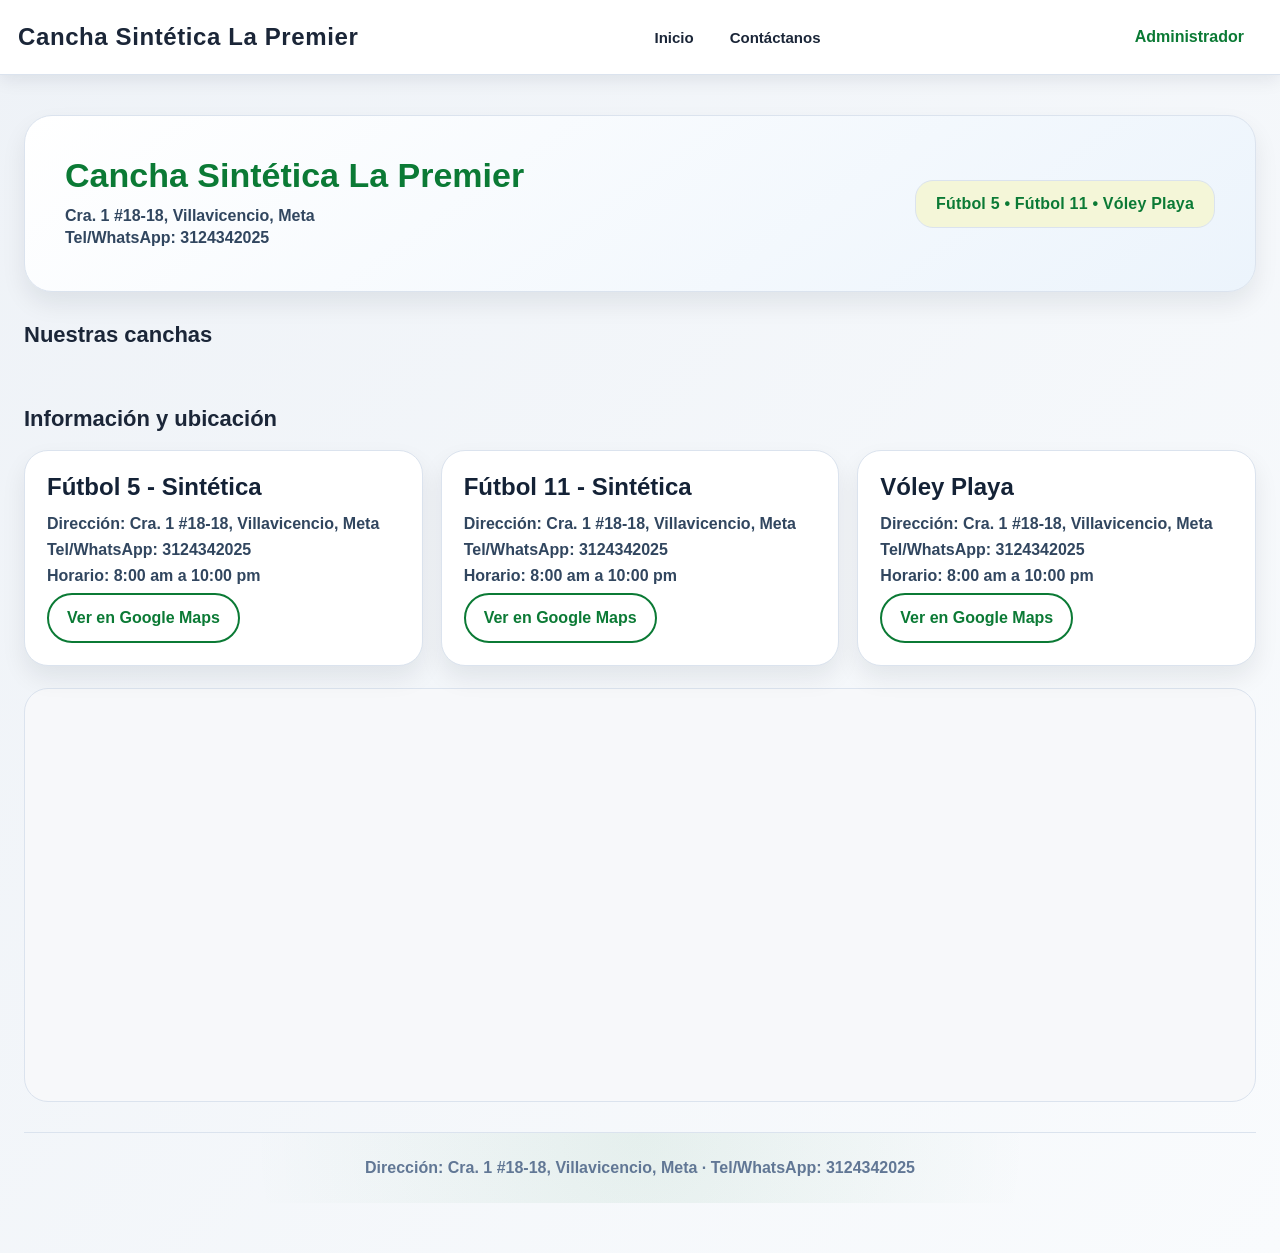
==== canchas_web/index.html @ 92c07db5 "Subir proyecto canchas La Premier" ====
<!DOCTYPE html>
<html lang="es">
<head>
  <meta charset="UTF-8" />
  <meta name="viewport" content="width=device-width, initial-scale=1.0" />
  <title>Cancha Sintética La Premier</title>
  <link rel="stylesheet" href="../css/styles.css" />
</head>
<body>
  <header class="navbar">
    <div class="navbar-contenido">
      <div class="logo">Cancha Sintética La Premier</div>

      <nav class="menu" id="menuDesktop">
        <a href="#inicio">Inicio</a>
        <a href="#contacto">Contáctanos</a>
      </nav>

      <button id="btnHamburger" class="hamburger" type="button" aria-label="Abrir menú">☰</button>
      <div class="menu-movil oculto" id="menuMovil">
        <a href="#inicio">Inicio</a>
        <a href="#contacto">Contáctanos</a>
        <a href="login.html">Administrador</a>
      </div>

      <div class="acciones-usuario">
        <a id="linkLogin" class="btn-nav-secundario" href="login.html">Administrador</a>
      </div>
    </div>
  </header>

  <main class="contenedor" id="inicio">
    <section class="hero">
      <div class="hero-texto">
        <h1>Cancha Sintética La Premier</h1>
        <p>Cra. 1 #18-18, Villavicencio, Meta</p>
        <p>Tel/WhatsApp: 3124342025</p>
      </div>

      <div class="hero-etiqueta">
        Fútbol 5 • Fútbol 11 • Vóley Playa
      </div>
    </section>

    <section>
      <h2 class="seccion-titulo">Nuestras canchas</h2>

      <div class="grid-canchas" id="canchasGrid">
      </div>
    </section>

    <section class="ubicacion-seccion" id="contacto">
      <h2 class="seccion-titulo">Información y ubicación</h2>

      <div class="ubicacion-grid">
        <article class="ubicacion-card">
          <h3>Fútbol 5 - Sintética</h3>
          <p><strong>Dirección:</strong> Cra. 1 #18-18, Villavicencio, Meta</p>
          <p><strong>Tel/WhatsApp:</strong> 3124342025</p>
          <p><strong>Horario:</strong> 8:00 am a 10:00 pm</p>
          <a
            class="boton-mapa"
            href="https://www.google.com/maps/search/?api=1&query=Cra.+1+%2318-18,+Villavicencio,+Meta"
            target="_blank"
          >
            Ver en Google Maps
          </a>
        </article>

        <article class="ubicacion-card">
          <h3>Fútbol 11 - Sintética</h3>
          <p><strong>Dirección:</strong> Cra. 1 #18-18, Villavicencio, Meta</p>
          <p><strong>Tel/WhatsApp:</strong> 3124342025</p>
          <p><strong>Horario:</strong> 8:00 am a 10:00 pm</p>
          <a
            class="boton-mapa"
            href="https://www.google.com/maps/search/?api=1&query=Cra.+1+%2318-18,+Villavicencio,+Meta"
            target="_blank"
          >
            Ver en Google Maps
          </a>
        </article>

        <article class="ubicacion-card">
          <h3>Vóley Playa</h3>
          <p><strong>Dirección:</strong> Cra. 1 #18-18, Villavicencio, Meta</p>
          <p><strong>Tel/WhatsApp:</strong> 3124342025</p>
          <p><strong>Horario:</strong> 8:00 am a 10:00 pm</p>
          <a
            class="boton-mapa"
            href="https://www.google.com/maps/search/?api=1&query=Cra.+1+%2318-18,+Villavicencio,+Meta"
            target="_blank"
          >
            Ver en Google Maps
          </a>
        </article>
      </div>

      <div class="mapa-contenedor">
        <iframe
          src="https://maps.google.com/maps?q=Cra.%201%20%2318-18,%20Villavicencio,%20Meta&t=&z=16&ie=UTF8&iwloc=&output=embed"
          width="100%"
          height="380"
          style="border:0;"
          allowfullscreen=""
          loading="lazy"
          referrerpolicy="no-referrer-when-downgrade">
        </iframe>
      </div>
    </section>

    <footer class="footer">
      Dirección: Cra. 1 #18-18, Villavicencio, Meta · Tel/WhatsApp: 3124342025
    </footer>
  </main>

  <div id="overlayReserva" class="overlay-reserva oculto">
    <div class="modal-reservas">
      <div class="modal-header">
        <h1>Reservar / Panel</h1>
        <button class="btn-cerrar" onclick="cerrarModalReserva()">✕</button>
      </div>

      <div class="modal-body">
        <div class="reserva-grid">
          <div class="reserva-columna">
            <h2>Elige un horario.</h2>

            <label for="canchaReserva">Cancha</label>
            <select id="canchaReserva">
              <option value="Fútbol 5 - Sintética">Fútbol 5 - Sintética</option>
              <option value="Fútbol 11 - Sintética">Fútbol 11 - Sintética</option>
              <option value="Vóley Playa">Vóley Playa</option>
            </select>

            <label for="fechaReserva">Fecha</label>
            <input type="date" id="fechaReserva" />

            <label for="duracionReserva">Duración</label>
            <select id="duracionReserva">
              <option value="1">1 hora</option>
              <option value="2">2 horas</option>
              <option value="3">3 horas</option>
              <option value="otro">Más de 3 horas...</option>
            </select>

            <div id="campoDuracionExtra" class="campo oculto">
              <label for="otraDuracion">Especifica cuántas horas</label>
              <input type="number" id="otraDuracion" min="4" value="4" />
            </div>

            <label for="reservaNombre">Nombre</label>
            <input type="text" id="reservaNombre" placeholder="Tu nombre" />

            <label for="reservaEmail">Correo electrónico</label>
            <input type="email" id="reservaEmail" placeholder="correo@ejemplo.com" />

            <label for="reservaCelular">Celular</label>
            <input type="tel" id="reservaCelular" placeholder="3121234567" />

            <button
              id="btnConsultarHorarios"
              type="button"
              class="btn-amarillo"
              onclick="mostrarHorariosDisponibles()"
            >
              Consultar horarios
            </button>

            <p id="textoAyudaReserva" class="texto-ayuda">
              Selecciona fecha y consulta.
            </p>

            <div id="contenedorHorarios"></div>
            <div id="mensajeReserva"></div>
          </div>

          <div class="panel-columna oculto" id="panelReservasColumna">
            <h2>Panel</h2>
            <div class="panel-titulo">Mis reservas</div>
            <div id="panelReservas">
              <p><strong>Tus reservas.</strong></p>
              <p>Aún no tienes reservas.</p>
            </div>
          </div>
        </div>
      </div>
    </div>
  </div>

  <script src="./config.js"></script>
  <script src="../js/app.js"></script>
</body>
</html>
---- css/styles.css ----
* {
  box-sizing: border-box;
}

:root {
  --bg: #f6f8fb;
  --surface: #ffffff;
  --surface-2: #f1f5f9;
  --text: #1b2638;
  --muted: #617795;
  --primary: #0b7a35;
  --primary-soft: #daf3de;
  --accent: #f4b400;
  --danger: #d93025;
  --border: #dbe3ee;
  --radius: 20px;
  --shadow: 0 12px 25px rgba(14, 25, 44, 0.08);
}

html {
  scroll-behavior: smooth;
}

body {
  margin: 0;
  font-family: 'Inter', 'Segoe UI', Roboto, Arial, sans-serif;
  background: linear-gradient(130deg, #eef2f7 0%, #f9fbfd 100%);
  color: var(--text);
}

a {
  text-decoration: none;
  color: inherit;
}

.oculto {
  display: none !important;
}

/* NAVBAR */
.navbar {
  background: rgba(255, 255, 255, 0.96);
  border-bottom: 1px solid var(--border);
  position: sticky;
  top: 0;
  z-index: 1000;
  backdrop-filter: blur(7px);
  box-shadow: 0 4px 18px rgba(14, 25, 44, 0.09);
}

.navbar-contenido {
  max-width: 1300px;
  margin: 0 auto;
  padding: 14px 18px;
  display: flex;
  justify-content: space-between;
  align-items: center;
  gap: 16px;
  flex-wrap: wrap;
}

.logo {
  font-size: 24px;
  font-weight: 900;
  color: var(--text);
  letter-spacing: 0.6px;
}

.menu {
  display: flex;
  gap: 20px;
  align-items: center;
  flex-wrap: wrap;
}

.menu a {
  color: var(--text);
  font-weight: 700;
  font-size: 15px;
  padding: 6px 8px;
  border-radius: 12px;
  transition: all 180ms ease-in-out;
}

.menu a:hover {
  background: var(--primary-soft);
  color: var(--primary);
}

.hamburger {
  display: none;
  width: 39px;
  height: 39px;
  border: none;
  border-radius: 10px;
  background: var(--surface);
  font-size: 22px;
  cursor: pointer;
  box-shadow: 0 3px 10px rgba(0, 0, 0, 0.13);
}

.menu-movil {
  position: absolute;
  top: 72px;
  right: 16px;
  width: 220px;
  background: var(--surface);
  border: 1px solid var(--border);
  border-radius: 12px;
  box-shadow: 0 16px 32px rgba(0, 0, 0, 0.17);
  display: flex;
  flex-direction: column;
  gap: 8px;
  padding: 10px;
  z-index: 1100;
}

.menu-movil a {
  color: var(--text);
  padding: 8px 10px;
  border-radius: 10px;
  font-weight: 700;
}

.menu-movil a:hover {
  background: var(--primary-soft);
  color: var(--primary);
}

.acciones-usuario {
  display: flex;
  align-items: center;
  gap: 12px;
  flex-wrap: wrap;
}

.btn-nav-primario,
.btn-nav-secundario {
  border-radius: 999px;
  padding: 10px 16px;
  font-weight: 800;
  font-size: 14px;
  display: inline-flex;
  align-items: center;
  justify-content: center;
  transition: transform 180ms ease, box-shadow 180ms ease;
}

.btn-nav-primario {
  background: var(--accent);
  color: white;
}

.btn-nav-primario:hover {
  transform: translateY(-2px);
  box-shadow: 0 12px 20px rgba(244, 180, 0, 0.2);
}

.btn-nav-secundario {
  background: white;
  color: var(--primary);
  border: 1px solid var(--primary);
}

.btn-nav-secundario:hover {
  transform: translateY(-2px);
  box-shadow: 0 8px 16px rgba(11, 122, 53, 0.2);
}

.btn-nav-cerrar {
  border: none;
  background: #d93025;
  color: white;
  border-radius: 14px;
  padding: 12px 18px;
  font-weight: 800;
  font-size: 15px;
  cursor: pointer;
}

.perfil-demo {
  display: flex;
  align-items: center;
  gap: 12px;
  background: #f7f8fa;
  border: 1px solid #dbe3ee;
  border-radius: 16px;
  padding: 10px 18px;
  font-weight: 700;
}

.avatar {
  width: 28px;
  height: 28px;
  border-radius: 8px;
  background: #d9efe0;
  color: #0b7a35;
  display: flex;
  align-items: center;
  justify-content: center;
  font-weight: 800;
}

/* INDEX */
.contenedor {
  max-width: 1300px;
  margin: 0 auto;
  padding: 20px 24px 50px;
}

h2,
h3,
h4 {
  color: var(--text);
}

.hero {
  background: linear-gradient(145deg, #ffffff 0%, #ecf4fc 100%);
  border: 1px solid var(--border);
  border-radius: 28px;
  padding: 40px;
  margin-top: 20px;
  margin-bottom: 30px;
  display: flex;
  justify-content: space-between;
  align-items: center;
  gap: 20px;
  flex-wrap: wrap;
  box-shadow: var(--shadow);
}

.hero h1 {
  margin: 0 0 12px 0;
  font-size: 34px;
  font-weight: 900;
  color: var(--primary);
}

.hero p {
  margin: 4px 0;
  font-size: 16px;
  font-weight: 700;
  color: var(--muted);
}

.hero-etiqueta {
  background: var(--primary-soft);
  color: var(--primary);
  border: 1px solid rgba(11, 122, 53, 0.16);
  border-radius: 18px;
  padding: 16px 22px;
  font-weight: 800;
  font-size: 17px;
  text-align: center;
  letter-spacing: 0.2px;
}

.hero p {
  margin: 4px 0;
  font-size: 16px;
  font-weight: 700;
  color: #31465f;
}

.hero-etiqueta {
  background: #f4f6d8;
  color: #0b7a35;
  border: 1px solid #dbe3ee;
  border-radius: 18px;
  padding: 14px 20px;
  font-weight: 800;
  font-size: 16px;
  text-align: center;
}

.seccion-titulo {
  font-size: 22px;
  font-weight: 800;
  margin: 22px 0 18px 0;
}

.grid-canchas {
  display: grid;
  grid-template-columns: 1fr;
  gap: 18px;
}

.cancha-card {
  background: var(--surface);
  border: 1px solid var(--border);
  border-radius: 26px;
  padding: 18px;
  display: grid;
  grid-template-columns: 340px 1fr;
  gap: 18px;
  align-items: stretch;
  box-shadow: var(--shadow);
  transition: transform 180ms ease, box-shadow 180ms ease;
}

.cancha-card:hover {
  transform: translateY(-3px);
  box-shadow: 0 18px 30px rgba(11, 122, 53, 0.15);
}

.cancha-imagen {
  background: linear-gradient(135deg, #e6ecf4, #d0dcf0);
  border-radius: 22px;
  min-height: 220px;
  width: 100%;
  display: flex;
  align-items: center;
  justify-content: center;
  color: #344a66;
  font-weight: 800;
  text-align: center;
  padding: 20px;
}

.cancha-info {
  display: flex;
  flex-direction: column;
  justify-content: space-between;
  gap: 12px;
}

.cancha-info h3 {
  margin: 0;
  font-size: 28px;
  font-weight: 900;
  color: #112f27;
}

.cancha-meta {
  display: grid;
  grid-template-columns: 1fr 220px;
  gap: 16px;
  align-items: end;
}

.cancha-texto p {
  margin: 7px 0;
  font-size: 16px;
  color: #1b2c44;
  font-weight: 700;
}

.precios p {
  margin: 8px 0;
  font-size: 18px;
  font-weight: 800;
  color: #142236;
  text-align: center;
}

.cancha-meta {
  display: grid;
  grid-template-columns: 1fr 220px;
  gap: 16px;
  align-items: center;
}

.botones-cancha {
  display: flex;
  flex-direction: column;
  gap: 12px;
  align-items: stretch;
  width: 250px;
  margin-left: auto;
}

.boton-amarillo,
.boton-verde,
.boton-mapa,
.btn-amarillo,
.btn-horario,
.btn-cancelar,
.btn-form,
.btn-nav-primario,
.btn-nav-secundario {
  border: none;
  border-radius: 999px;
  padding: 14px 18px;
  font-size: 16px;
  font-weight: 800;
  cursor: pointer;
  text-align: center;
  display: inline-block;
  transition: transform 180ms ease, box-shadow 180ms ease, filter 180ms ease;
}

.boton-amarillo,
.btn-amarillo {
  background: var(--accent);
  color: white;
  box-shadow: 0 8px 20px rgba(244, 180, 0, 0.28);
}

.boton-verde,
.boton-mapa {
  background: var(--surface);
  color: var(--primary);
  border: 2px solid var(--primary);
}

.boton-amarillo:hover,
.btn-amarillo:hover,
.boton-verde:hover,
.boton-mapa:hover,
.btn-horario:hover,
.btn-cancelar:hover,
.btn-nav-primario:hover,
.btn-nav-secundario:hover,
.btn-form:hover {
  transform: translateY(-1px);
  filter: brightness(1.03);
}

.ubicacion-seccion {
  margin-top: 40px;
}

.ubicacion-grid {
  display: grid;
  grid-template-columns: repeat(auto-fit, minmax(280px, 1fr));
  gap: 18px;
  margin-top: 18px;
  margin-bottom: 22px;
}

.ubicacion-card {
  background: var(--surface);
  border: 1px solid var(--border);
  border-radius: 24px;
  padding: 22px;
  box-shadow: var(--shadow);
  transition: transform 180ms ease, box-shadow 180ms ease;
}

.ubicacion-card:hover {
  transform: translateY(-2px);
  box-shadow: 0 16px 30px rgba(14, 25, 44, 0.09);
}

.ubicacion-card h3 {
  margin-top: 0;
  margin-bottom: 14px;
  font-size: 24px;
  font-weight: 800;
  color: #142236;
}

.ubicacion-card p {
  margin: 8px 0;
  font-size: 16px;
  color: #31465f;
  font-weight: 700;
}

.mapa-contenedor {
  background: #f7f8fa;
  border: 1px solid #dbe3ee;
  border-radius: 24px;
  padding: 14px;
  overflow: hidden;
}

.footer {
  margin-top: 30px;
  padding: 26px;
  text-align: center;
  color: var(--muted);
  font-weight: 700;
  border-top: 1px solid var(--border);
  background: radial-gradient(circle at top, rgba(11,122,53,0.07) 0%, transparent 63%);
}

/* MODAL RESERVA */
.overlay-reserva {
  position: fixed;
  inset: 0;
  background: rgba(0, 0, 0, 0.45);
  display: flex;
  align-items: center;
  justify-content: center;
  padding: 20px;
  z-index: 9999;
}

.modal-reservas {
  width: 100%;
  max-width: 1200px;
  max-height: 92vh;
  overflow-y: auto;
  background: #f9fafb;
  border-radius: 24px;
  border: 1px solid #dbe3ee;
  box-shadow: 0 20px 40px rgba(0, 0, 0, 0.15);
}

.modal-header {
  display: flex;
  justify-content: space-between;
  align-items: center;
  padding: 18px 22px;
  background: #f3f4f6;
  border-bottom: 1px solid #dbe3ee;
}

.modal-header h1 {
  margin: 0;
  font-size: 20px;
  color: #0b7a35;
  font-weight: 800;
}

.btn-cerrar {
  width: 44px;
  height: 44px;
  border-radius: 14px;
  border: 1px solid #d1d9e6;
  background: white;
  font-size: 22px;
  cursor: pointer;
}

.modal-body {
  padding: 20px;
}

.reserva-grid {
  display: grid;
  grid-template-columns: 1fr;
  gap: 18px;
}

.reserva-columna,
.panel-columna {
  background: #f9fafb;
  border: 1px solid #d1d9e6;
  border-radius: 22px;
  padding: 18px;
}

.reserva-columna h2,
.panel-columna h2 {
  margin-top: 0;
  font-size: 18px;
  margin-bottom: 14px;
}

.reserva-columna label {
  display: block;
  margin-bottom: 8px;
  margin-top: 14px;
  font-weight: 700;
}

.reserva-columna select,
.reserva-columna input {
  width: 100%;
  padding: 16px;
  border-radius: 18px;
  border: 1px solid #d1d9e6;
  font-size: 16px;
  background: white;
}

.btn-amarillo {
  width: 100%;
  margin-top: 14px;
  padding: 16px;
  border-radius: 999px;
  background: #f4b400;
  color: white;
  font-size: 16px;
  font-weight: 700;
  border: none;
  cursor: pointer;
}

.texto-ayuda {
  margin-top: 14px;
  color: #58677c;
  font-weight: 700;
}

#contenedorHorarios {
  display: grid;
  grid-template-columns: repeat(auto-fit, minmax(220px, 1fr));
  gap: 16px;
  margin-top: 18px;
}

.tarjeta-horario {
  background: white;
  border: 1px solid #d1d9e6;
  border-radius: 20px;
  padding: 16px;
}

.tarjeta-horario h3 {
  margin-top: 0;
  margin-bottom: 10px;
  font-size: 18px;
}

.tarjeta-horario p {
  color: #556579;
  font-weight: 700;
  line-height: 1.5;
  margin-bottom: 14px;
}

.tarjeta-horario.ocupada {
  background: #fff8e6;
  border-color: #f4b400;
}

.btn-horario {
  width: 100%;
  padding: 14px;
  border-radius: 16px;
  background: #188038;
  color: white;
  font-size: 16px;
  border: none;
  cursor: pointer;
  font-weight: 700;
}

.btn-horario:disabled {
  background: #c9a227;
  cursor: not-allowed;
}

.panel-titulo {
  background: white;
  border: 2px solid #cfd8ff;
  border-radius: 20px;
  padding: 14px;
  text-align: center;
  font-weight: 800;
  font-size: 18px;
  margin-bottom: 16px;
}

.reserva-item {
  background: white;
  border: 1px solid #d1d9e6;
  border-radius: 18px;
  padding: 14px;
  margin-bottom: 12px;
}

.reserva-item h4 {
  margin: 0 0 10px 0;
}

.reserva-item p {
  margin: 6px 0;
}

.btn-cancelar {
  margin-top: 10px;
  padding: 12px 16px;
  border-radius: 14px;
  background: #d93025;
  color: white;
  border: none;
  cursor: pointer;
  font-weight: 700;
}

.reserva-exitosa {
  background: white;
  border: 2px solid #166534;
  border-radius: 18px;
  padding: 16px;
  margin-bottom: 14px;
  box-shadow: 0 4px 12px rgba(22, 101, 52, 0.1);
}

.reserva-header {
  display: flex;
  align-items: center;
  gap: 10px;
  margin-bottom: 14px;
  padding-bottom: 12px;
  border-bottom: 2px solid #daf3de;
}

.estado-icon {
  background: #188038;
  color: white;
  width: 28px;
  height: 28px;
  border-radius: 50%;
  display: flex;
  align-items: center;
  justify-content: center;
  font-weight: 700;
  font-size: 16px;
}

.estado-texto {
  font-weight: 700;
  font-size: 16px;
  color: #166534;
}

.reserva-detalles {
  margin-bottom: 14px;
  background: #f5f9f7;
  border-radius: 12px;
  padding: 12px;
}

.detalle-item {
  display: flex;
  justify-content: space-between;
  gap: 12px;
  margin-bottom: 8px;
  font-size: 14px;
}

.detalle-item:last-child {
  margin-bottom: 0;
}

.detalle-label {
  font-weight: 600;
  color: #166534;
  min-width: 100px;
}

.reserva-footer {
  background: #eaf8ee;
  border: 1px solid #188038;
  border-radius: 12px;
  padding: 12px;
  text-align: center;
}

.contacto-info {
  margin: 0;
  font-size: 13px;
  color: #166534;
  line-height: 1.5;
}

.contacto-info strong {
  color: #166534;
  font-size: 14px;
}

.reserva-vacia {
  background: white;
  border: 1px solid #d1d9e6;
  border-radius: 18px;
  padding: 20px;
  text-align: center;
  color: #617795;
}

.mensaje-ok,
.mensaje-error {
  margin-top: 16px;
  border-radius: 16px;
  padding: 14px;
  font-weight: 700;
}

.mensaje-ok {
  background: #eaf8ee;
  border: 1px solid #188038;
  color: #166534;
}

.mensaje-error {
  background: #fff0f0;
  border: 1px solid #d93025;
  color: #b42318;
}

.mensaje-ok small,
.mensaje-error small {
  display: block;
  margin-top: 6px;
  font-weight: 600;
}

.link-interno {
  color: #0b7a35;
  font-weight: 800;
  text-decoration: underline;
}

/* FORMULARIOS */
.form-section {
  min-height: calc(100vh - 100px);
  display: flex;
  align-items: center;
  justify-content: center;
  padding: 30px 20px;
}

.form-card {
  width: 100%;
  max-width: 520px;
  background: white;
  border: 1px solid #dbe3ee;
  border-radius: 24px;
  padding: 28px;
  box-shadow: 0 12px 30px rgba(0, 0, 0, 0.08);
}

.form-card h1 {
  margin-top: 0;
  margin-bottom: 22px;
  text-align: center;
  font-size: 28px;
  font-weight: 800;
}

.campo {
  margin-bottom: 16px;
}

.campo label {
  display: block;
  margin-bottom: 8px;
  font-weight: 700;
}

.campo input,
.reserva-columna input,
.reserva-columna select,
.admin-herramientas select,
.form-card input,
.form-card select {
  width: 100%;
  padding: 14px 16px;
  border-radius: 14px;
  border: 1px solid #cdd7e7;
  font-size: 16px;
  transition: border-color 150ms ease, box-shadow 150ms ease;
}

.campo input:focus,
.reserva-columna input:focus,
.reserva-columna select:focus,
.admin-herramientas select:focus,
.form-card input:focus,
.form-card select:focus {
  outline: none;
  border-color: var(--primary);
  box-shadow: 0 0 0 4px rgba(11, 122, 53, 0.12);
}

.btn-form {
  width: 100%;
  padding: 15px;
  border: none;
  border-radius: 16px;
  background: #f4b400;
  color: white;
  font-size: 16px;
  font-weight: 800;
  cursor: pointer;
  margin-top: 8px;
}

.mensaje-form {
  min-height: 24px;
  margin-top: 16px;
  text-align: center;
  font-weight: 700;
}

.form-links {
  margin-top: 18px;
  text-align: center;
}

.form-links p {
  margin: 10px 0;
  color: #556579;
  font-weight: 700;
}

.form-links a {
  color: #0b7a35;
  font-weight: 800;
}

.ayuda-demo {
  margin-top: 18px;
  background: #f7f8fa;
  border: 1px solid #dbe3ee;
  border-radius: 18px;
  padding: 16px;
}

.ayuda-demo p {
  margin: 6px 0;
  font-weight: 700;
  color: #31465f;
}

/* RESPONSIVE */
@media (max-width: 980px) {
  .cancha-card {
    grid-template-columns: 1fr;
  }

  .cancha-meta {
    grid-template-columns: 1fr;
  }

  .precios p {
    text-align: left;
  }

  .botones-cancha {
    width: 100%;
    margin-left: 0;
  }

  .reserva-grid {
    grid-template-columns: 1fr;
  }

  .menu {
    display: none;
  }

  .hamburger {
    display: inline-flex;
  }

  .acciones-usuario {
    align-items: center;
  }
}

@media (max-width: 700px) {
  .navbar-contenido,
  .contenedor {
    padding-left: 16px;
    padding-right: 16px;
  }

  .hero {
    padding: 20px;
  }

  .hero h1 {
    font-size: 24px;
  }

  .cancha-info h3 {
    font-size: 24px;
  }

  .form-card {
    padding: 22px;
  }
}

.admin-warning {
  background: white;
  border: 1px solid #dbe3ee;
  border-radius: 24px;
  padding: 28px;
  text-align: center;
}

.admin-warning h2 {
  margin-top: 0;
  margin-bottom: 10px;
}

.admin-warning p {
  margin-bottom: 18px;
  font-weight: 700;
  color: #556579;
}

.admin-resumen-grid {
  display: grid;
  grid-template-columns: repeat(auto-fit, minmax(220px, 1fr));
  gap: 18px;
  margin-bottom: 22px;
}

.admin-resumen-card {
  background: white;
  border: 1px solid #dbe3ee;
  border-radius: 22px;
  padding: 22px;
}

.admin-resumen-card h3 {
  margin: 0 0 10px 0;
  font-size: 18px;
}

.admin-resumen-card p {
  margin: 0;
  font-size: 32px;
  font-weight: 800;
  color: #0b7a35;
}

.admin-herramientas {
  display: flex;
  gap: 14px;
  flex-wrap: wrap;
  align-items: center;
  margin-bottom: 18px;
}

.admin-herramientas select {
  min-width: 220px;
  padding: 14px 16px;
  border-radius: 16px;
  border: 1px solid #d1d9e6;
  background: white;
  font-size: 15px;
}

.tabla-admin-card {
  background: white;
  border: 1px solid #dbe3ee;
  border-radius: 24px;
  padding: 18px;
  overflow-x: auto;
}

.tabla-admin {
  width: 100%;
  border-collapse: collapse;
  min-width: 1100px;
}

.tabla-admin thead {
  background: #f7f8fa;
}

.tabla-admin th,
.tabla-admin td {
  border-bottom: 1px solid #e7edf5;
  padding: 12px;
  text-align: left;
  font-size: 14px;
}

.select-estado-admin {
  padding: 10px 12px;
  border-radius: 12px;
  border: 1px solid #d1d9e6;
  background: white;
  font-size: 14px;
}

.btn-tabla-admin {
  border: none;
  border-radius: 12px;
  padding: 10px 12px;
  font-weight: 800;
  cursor: pointer;
}

.btn-eliminar-admin {
  background: #d93025;
  color: white;
}

@media (max-width: 700px) {
  .admin-herramientas {
    flex-direction: column;
    align-items: stretch;
  }

  .admin-herramientas select,
  .admin-herramientas button {
    width: 100%;
  }
}
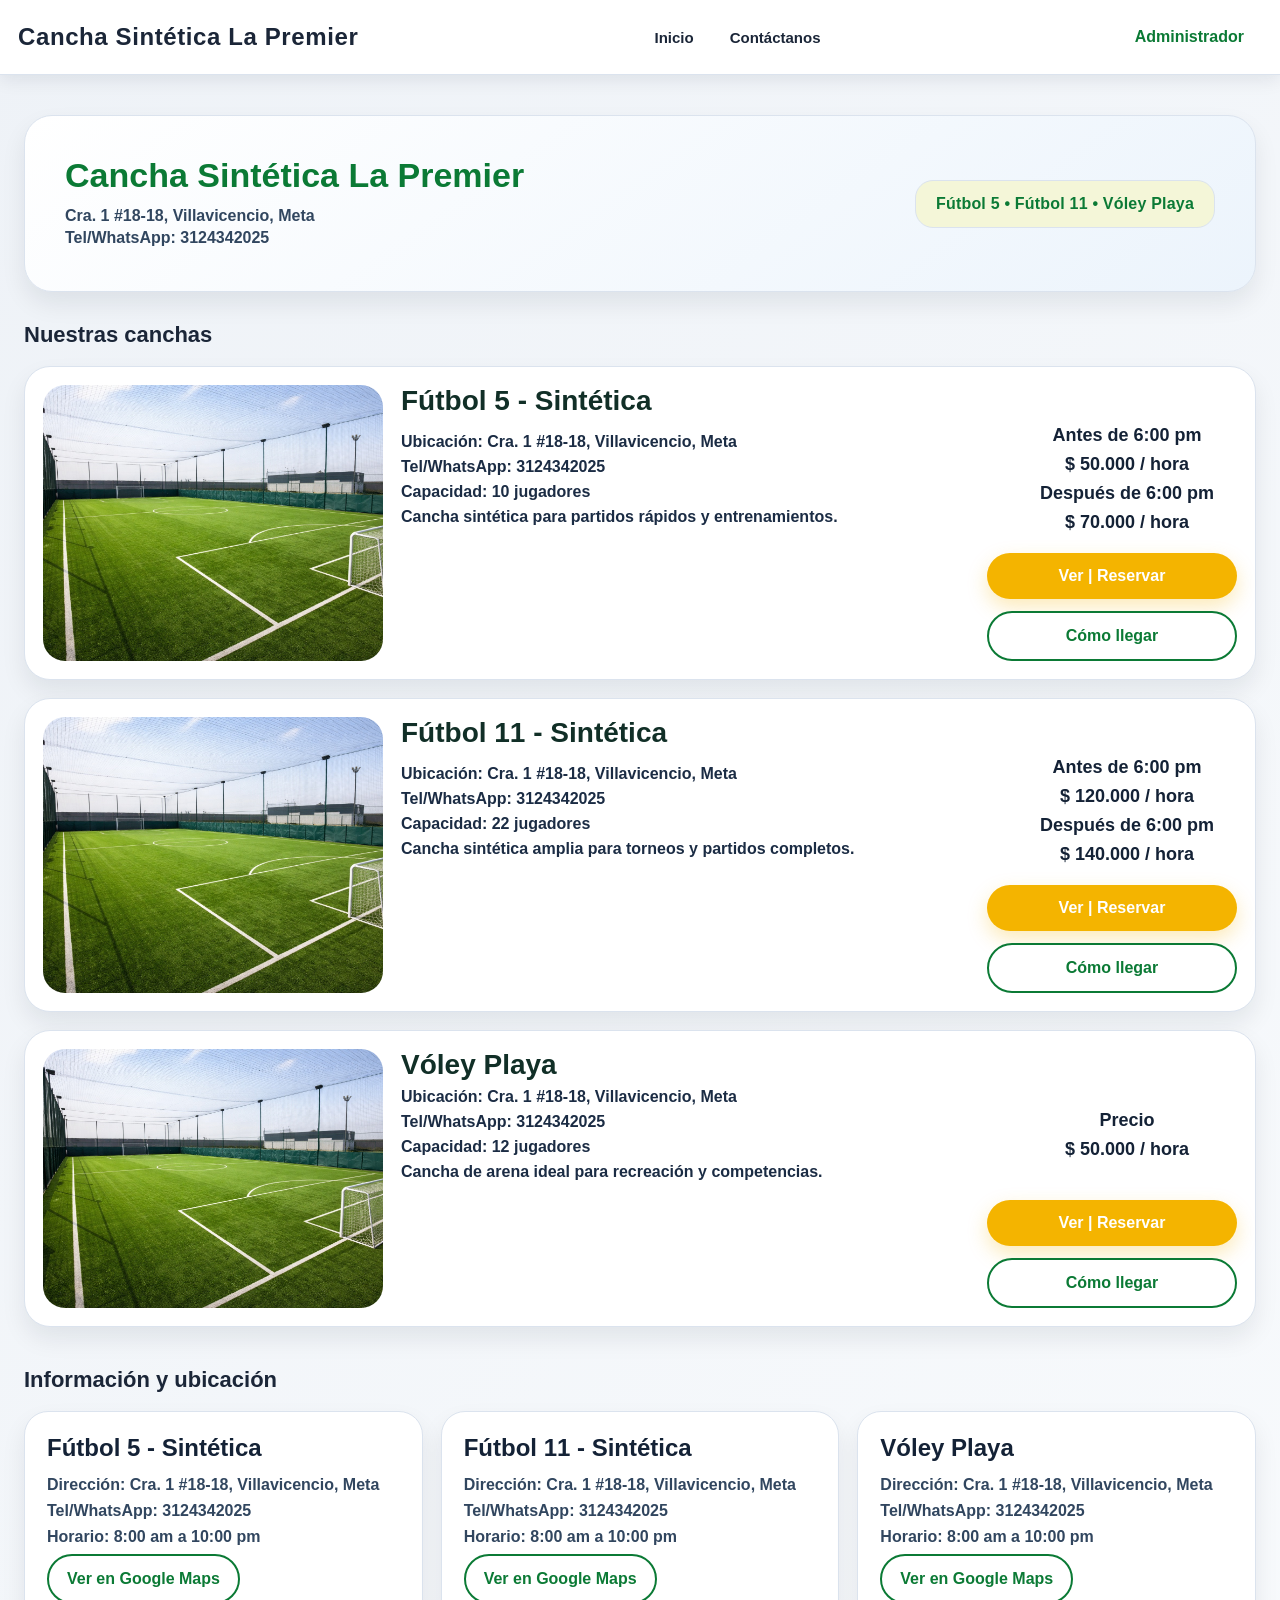
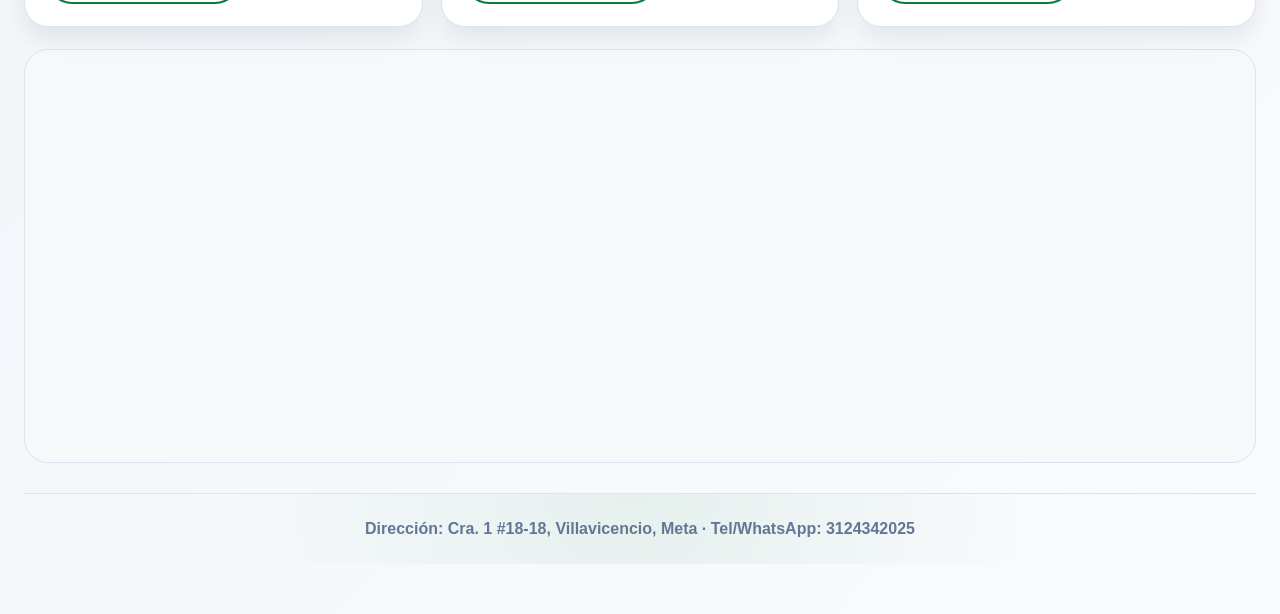
==== commit c9a10411: "Corregir rutas internas en Vercel" ====
--- a/canchas_web/index.html
+++ b/canchas_web/index.html
@@ -20,11 +20,11 @@
       <div class="menu-movil oculto" id="menuMovil">
         <a href="#inicio">Inicio</a>
         <a href="#contacto">Contáctanos</a>
-        <a href="login.html">Administrador</a>
+        <a href="/canchas_web/login.html">Administrador</a>
       </div>
 
       <div class="acciones-usuario">
-        <a id="linkLogin" class="btn-nav-secundario" href="login.html">Administrador</a>
+        <a id="linkLogin" class="btn-nav-secundario" href="/canchas_web/login.html">Administrador</a>
       </div>
     </div>
   </header>
